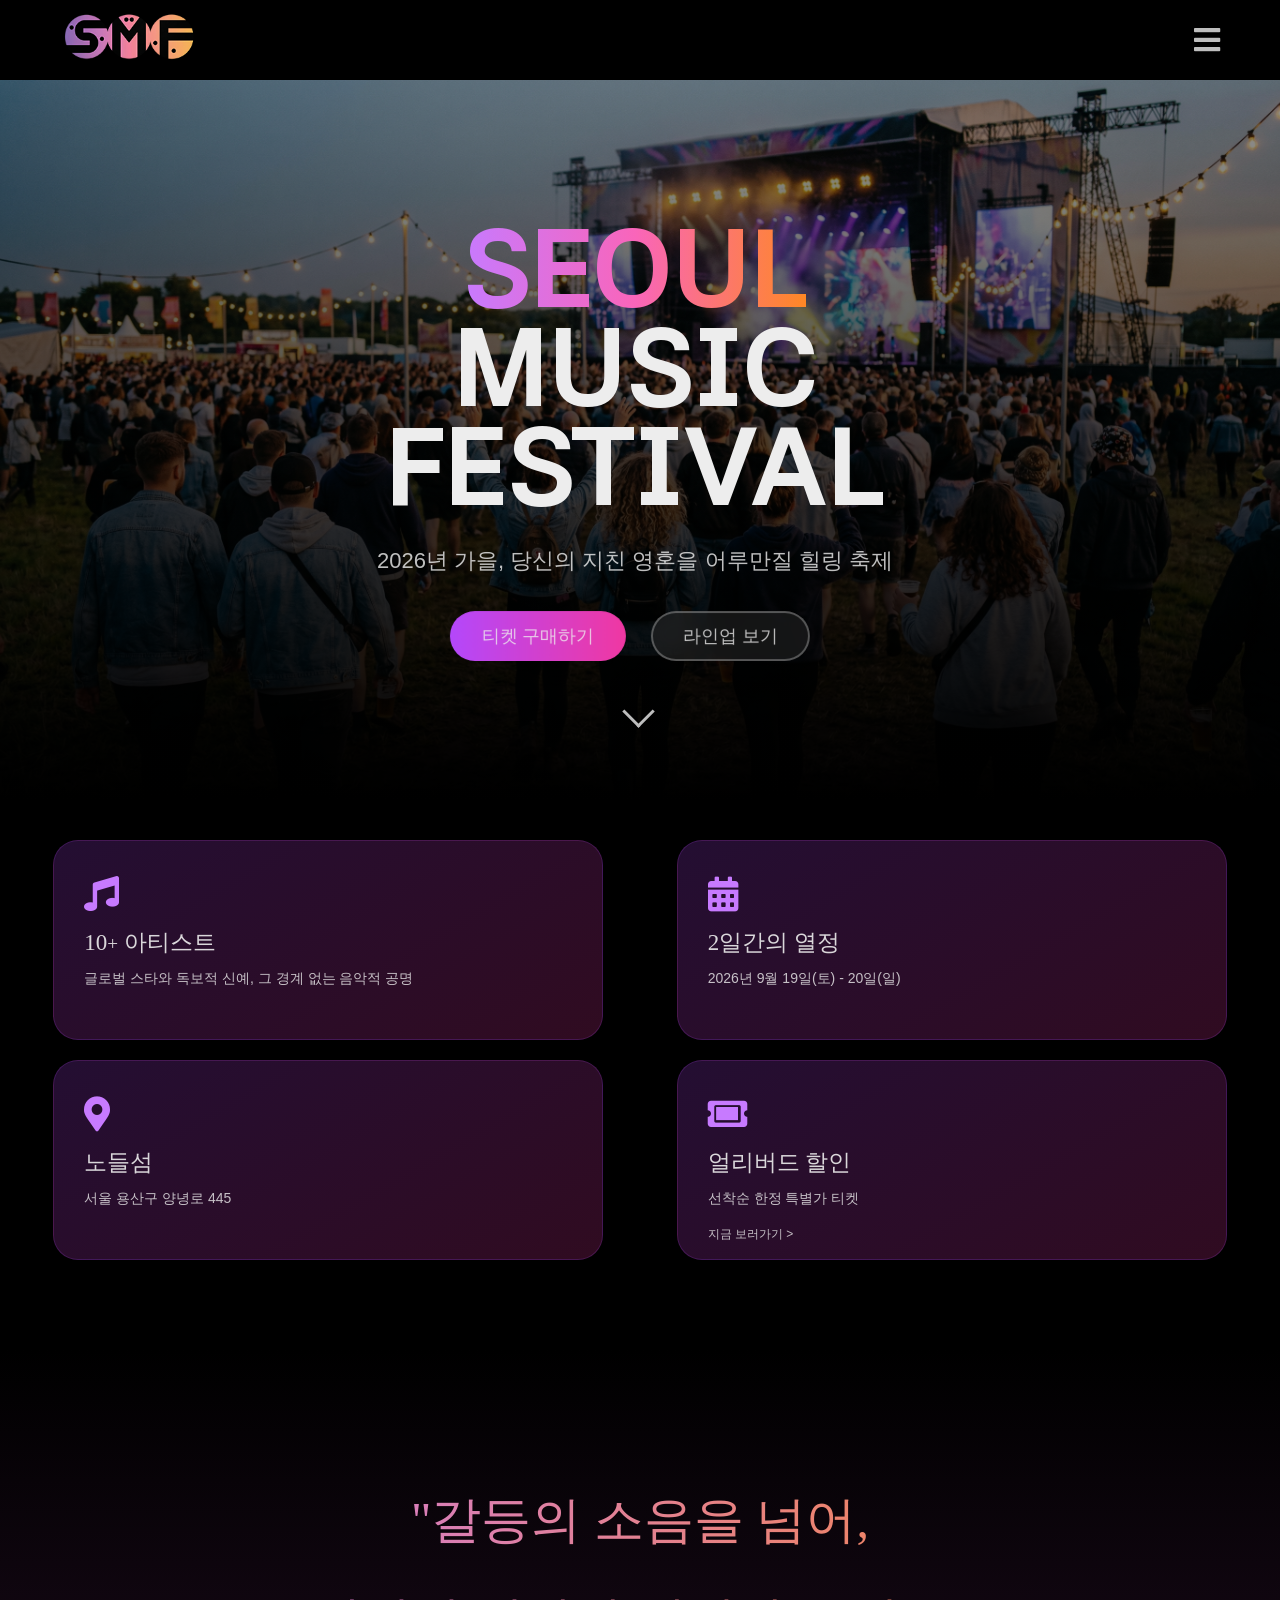
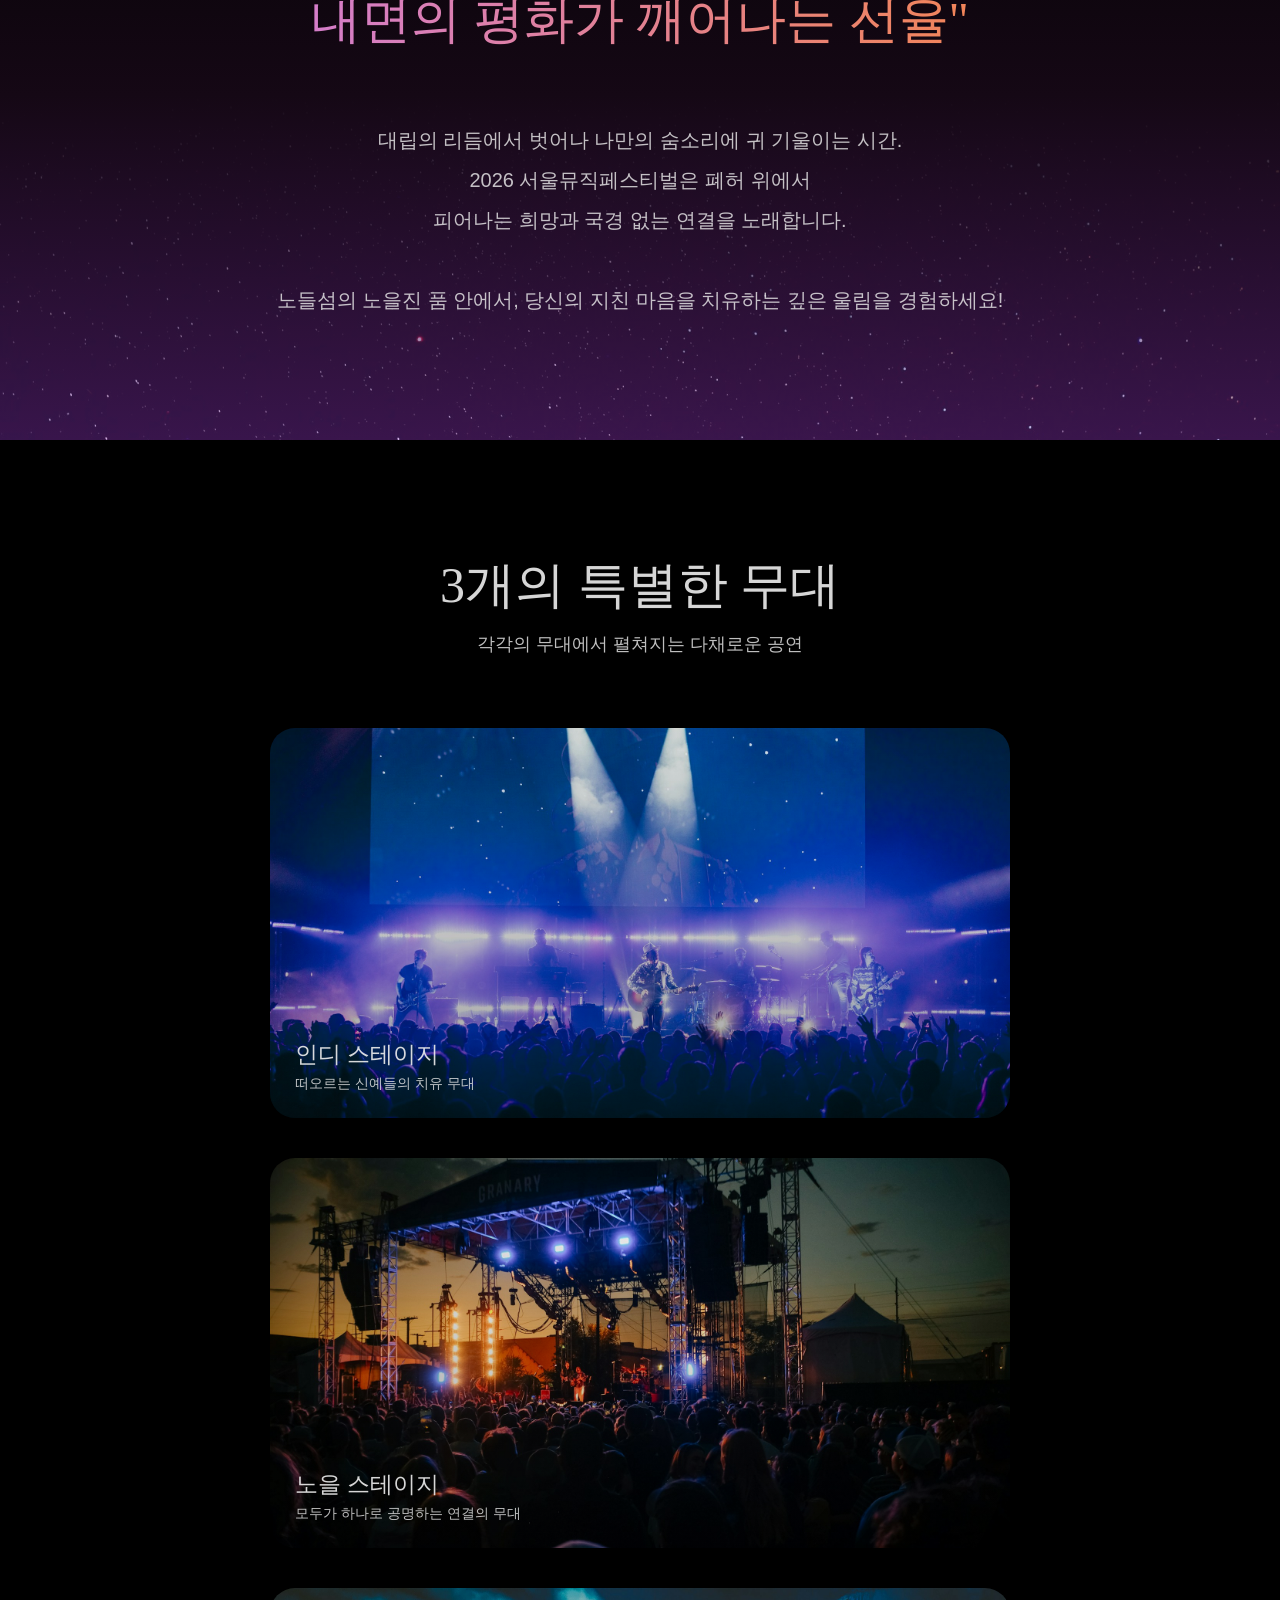
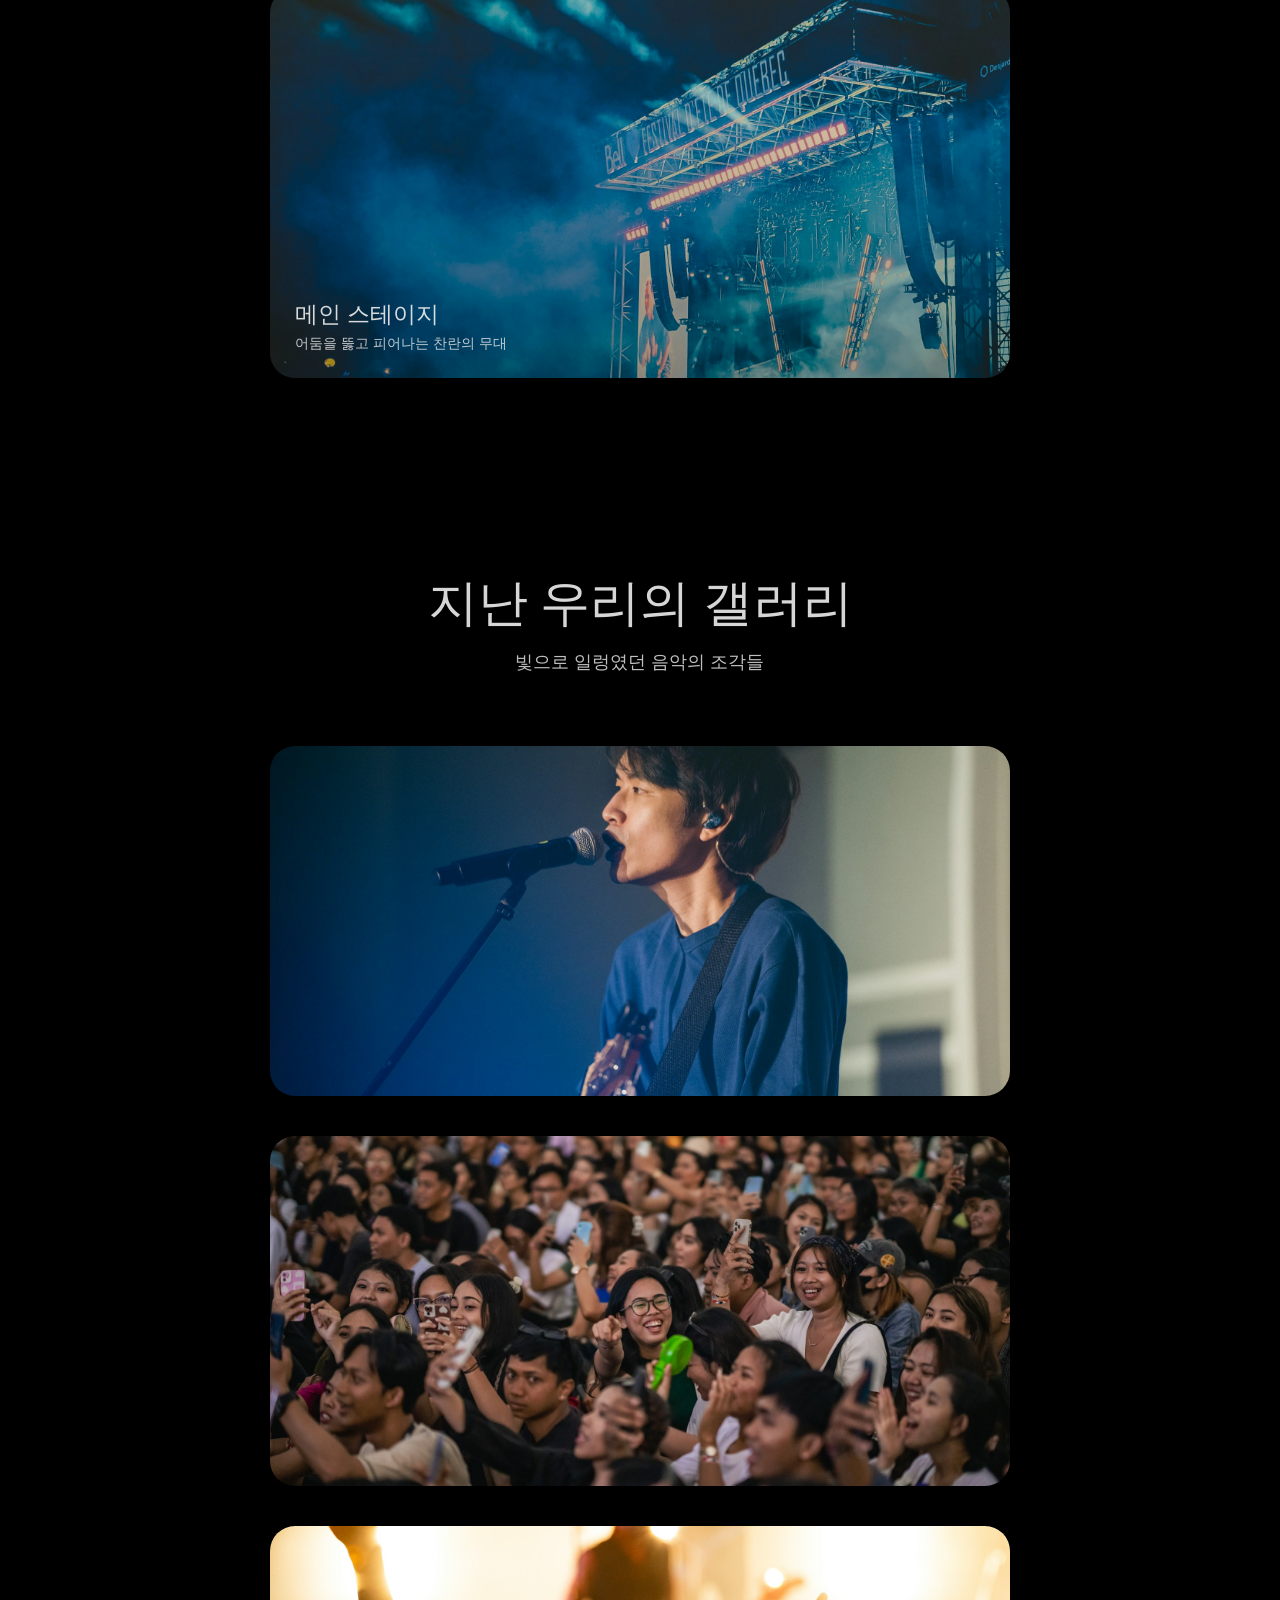
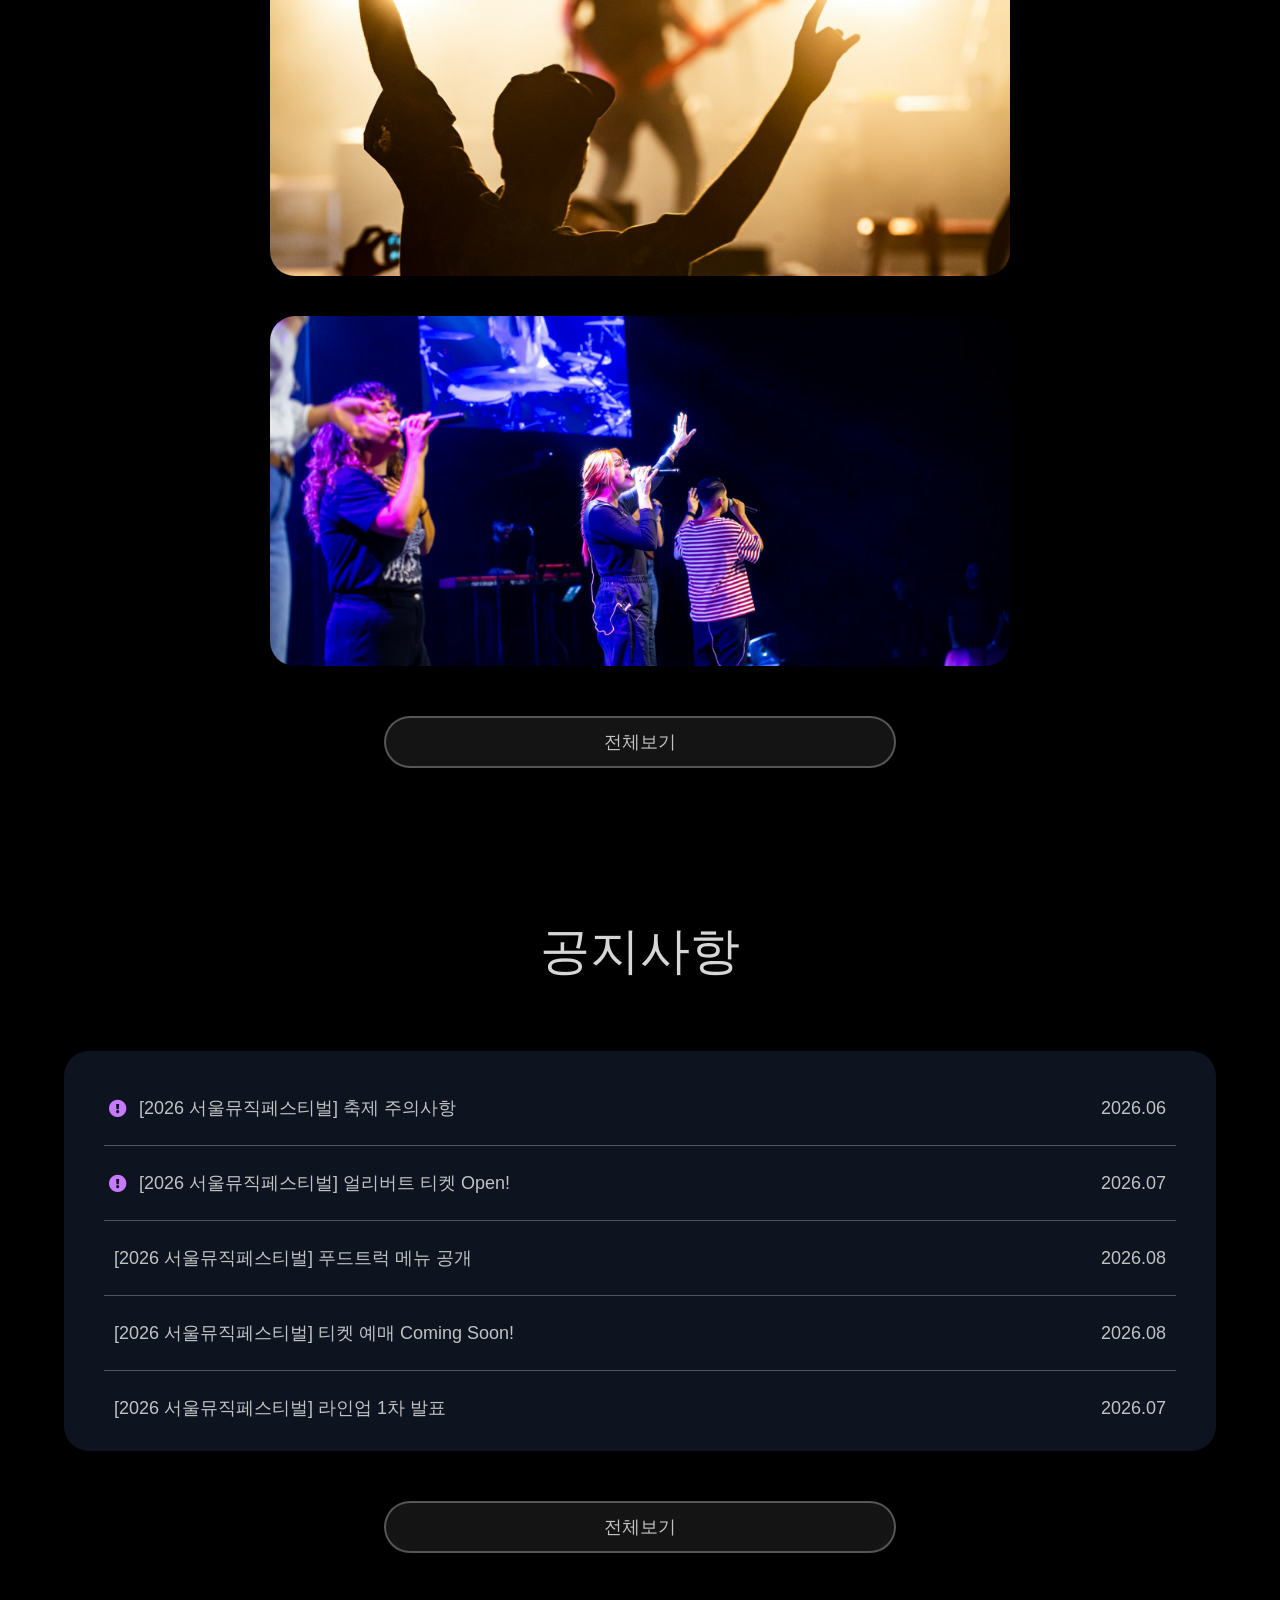
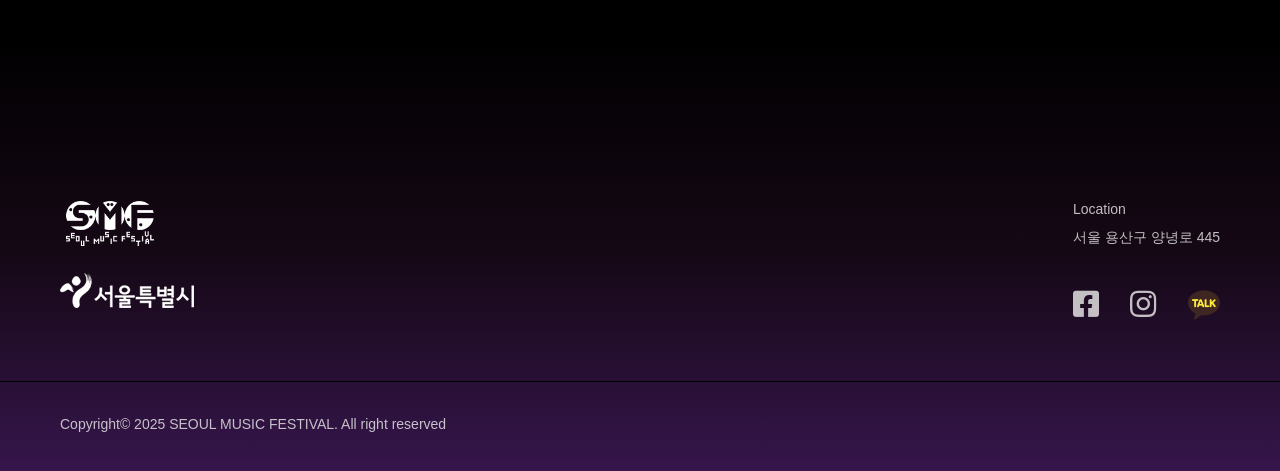
==== index.html @ 59f557ae "Add files via upload" ====
<!DOCTYPE html>
<html lang="ko">

<head>
  <meta charset="UTF-8">
  <meta name="viewport" content="width=device-width, initial-scale=1.0">
  <title>2026 SEOUL MUSIC FESTIVAL</title>
  <link rel="shortcut icon" href="images/favicon.png" type="image/x-icon">
  <link rel="stylesheet" href="css/main.css">
  <link rel="stylesheet" href="css/main_mobile.css" media="screen and (max-width:799px)">
  <script src="js/jquery-1.12.4.min.js"></script>
  <script src="js/jquery-ui.min.js"></script>
  <script src="js/common.js"></script>
</head>

<body>
  <header id="header">
    <div class="header-inner">
      <h1 class="logo">
        <a href="index.html">
          <img src="images/logo.png" alt="서울뮤직페스티벌">
          <span class="blind">SEOUL MUSIC FESTIVAL</span>
        </a>
      </h1>

      <nav class="gnb">
        <ul>
          <li>
            <a href="#">SMF 소개</a>
            <div class="sub">
              <ul>
                <li>
                  <a href="#">행사개요</a>
                  <a href="#">일정표</a>
                  <a href="#">SITEMAP</a>
                  <a href="#">오시는 길</a>
                </li>
              </ul>
            </div>
          </li>
          <li>
            <a href="#">라인업</a>
            <div class="sub">
              <ul>
                <li>
                  <a href="#">라인업</a>
                </li>
              </ul>
            </div>
          </li>
          <li>
            <a href="#">프로그램</a>
            <div class="sub">
              <ul>
                <li>
                  <a href="program.html#day1">DAY 1</a>
                  <a href="program.html#day2">DAY 2</a>
                  <a href="program.html#program">부대프로그램</a>
                </li>
              </ul>
            </div>
          </li>
          <li>
            <a href="#">갤러리</a>
            <div class="sub">
              <ul>
                <li>
                  <a href="#">서울뮤직페스티벌 2025</a>
                  <a href="#">서울뮤직페스티벌 2024</a>
                  <a href="#">서울뮤직페스티벌 2023</a>
                  <a href="#">서울뮤직페스티벌 2022</a>
                  <a href="#">서울뮤직페스티벌 2019</a>
                </li>
              </ul>
            </div>
          </li>
          <li>
            <a href="#">커뮤니티</a>
            <div class="sub">
              <ul>
                <li>
                  <a href="#">공지사항</a>
                  <a href="#">문의하기</a>
                  <a href="#">FAQ</a>
                </li>
              </ul>
            </div>
          </li>
        </ul>
      </nav>


      <button class="btn-menu">
        <i class="fas fa-bars">
          <span class="blind">전체보기 아이콘</span>
        </i>
        <i class="fas fa-times">
          <span class="blind">전체보기 취소 아이콘</span>
        </i>
      </button>
    </div>
  </header>

  <figure id="visual">
    <div class="color-bg">
      <div class="visual-inner">
        <div class="text-box">
          <b><span class="color-bg">SEOUL</span><br>MUSIC<br>FESTIVAL</b>
          <p>2026년 가을, 당신의 지친 영혼을 어루만질 힐링 축제</p>

          <div class="btn-wrap">
            <a href="#" class="buy-btn"><span class="blind">티켓 구매하기</span>티켓 구매하기</a>
            <a href="#" class="lineup-btn"><span class="blind">라인업 보기</span>라인업 보기</a>
          </div>
        </div>

        <div class="scroll-down-wrap">
          <span class="blind">아래로 스크롤하여 더 많은 정보 보기</span>
        </div>
      </div>
    </div>
  </figure>


  <main id="main">
    <section class="cont-1">
      <h2 class="blind">행사 소개</h2>
      <div class="cont-1-inner">
        <article>
          <i class="fas fa-music">
            <span class="blind">음악 아이콘</span>
          </i>
          <h3>10<sub>+</sub> 아티스트</h3>
          <p>글로벌 스타와 독보적 신예, <span class="block">그 경계 없는 음악적 공명</span></p>
        </article>

        <article>
          <i class="fas fa-calendar-alt">
            <span class="blind">캘린더 아이콘</span>
          </i>
          <h3>2일간의 열정</h3>
          <p>2026년 9월 19일(토) - 20일(일)</p>
        </article>

        <article>
          <i class="fas fa-map-marker-alt">
            <span class="blind">지도 아이콘</span>
          </i>
          <h3>노들섬</h3>
          <p>서울 용산구 양녕로 445</p>
        </article>

        <article>
          <a href="#">
            <i class="fas fa-ticket-alt">
              <span class="blind">티켓 아이콘</span>
            </i>
            <h3>얼리버드 할인</h3>
            <p>선착순 한정 특별가 티켓
              <span class="block">지금 보러가기 &gt;</span>
            </p>
          </a>
        </article>
      </div>
    </section>


    <section class="cont-2">
      <div class="color-bg">
        <div class="cont-2-inner">
          <div class="text-box">
            <h2 class="gradient-border" id="box">"갈등의 소음을 넘어, <span class="block">내면의 평화가 깨어나는 선율"</span></h2>

            대립의 리듬에서 벗어나 나만의 숨소리에 귀 기울이는 시간.
            <br>2026 서울뮤직페스티벌은 폐허 위에서
            <br>피어나는 희망과 국경 없는 연결을 노래합니다.
            <br><br>노들섬의 노을진 품 안에서, <span class="block">
              당신의 지친 마음을 치유하는 깊은 울림을 경험하세요!
            </span>
          </div>
        </div>
      </div>
    </section>


    <section class="cont-3">
      <div class="cont-3-inner">
        <h2>3개의 특별한 무대</h2>
        <p>각각의 무대에서 펼쳐지는 다채로운 공연</p>
        <ul class="list">
          <li>
            <a href="#">
              <img src="images/cont-3-1.jpg" alt="인디 스테이지">
              <div class="color-bg"></div>
              <div class="text-box">
                <h3>인디 스테이지</h3>
                <p>떠오르는 신예들의 치유 무대</p>
              </div>
            </a>
          </li>
          <li>
            <a href="#">
              <img src="images/cont-3-2.jpg" alt="노을 스테이지">
              <div class="color-bg"></div>
              <div class="text-box">
                <h3>노을 스테이지</h3>
                <p>모두가 하나로 공명하는 연결의 무대</p>
              </div>
            </a>
          </li>
          <li>
            <a href="#">
              <img src="images/cont-3-3.jpg" alt="메인 스테이지">
              <div class="color-bg"></div>
              <div class="text-box">
                <h3>메인 스테이지</h3>
                <p>어둠을 뚫고 피어나는 찬란의 무대</p>
              </div>
            </a>
          </li>
        </ul>
      </div>
    </section>

    <section class="cont-4">
      <div class="cont-4-inner">
        <h2>지난 우리의 갤러리</h2>
        <p>빛으로 일렁였던 음악의 조각들</p>
        <ul class="list">
          <li>
            <a href="#">
              <img src="images/cont-4-1.jpg" alt="갤러리 사진 1">
            </a>
          </li>
          <li>
            <a href="#">
              <img src="images/cont-4-2.jpg" alt="갤러리 사진 2">
            </a>
          </li>
          <li>
            <a href="#">
              <img src="images/cont-4-3.jpg" alt="갤러리 사진 3">
            </a>
          </li>
          <li>
            <a href="#">
              <img src="images/cont-4-4.jpg" alt="갤러리 사진 4">
            </a>
          </li>
        </ul>

        <div class="btn-wrap">
          <a href="#" class="more-btn">전체보기</a>
        </div>
      </div>
    </section>

    <section class="cont-5">
      <div class="cont-5-inner">
        <h2>공지사항</h2>
        <ul class="list">
          <li>
            <a href="#">
              <i class="fas fa-exclamation-circle">
                <span class="blind">주의사항 아이콘</span>
              </i>
              <p>[2026 서울뮤직페스티벌] 축제 주의사항</p>
              <span class="date">2026.06</span>
            </a>
          </li>
          <li>
            <a href="#">
              <i class="fas fa-exclamation-circle">
                <span class="blind">주의사항 아이콘</span>
              </i>
              <p>[2026 서울뮤직페스티벌] 얼리버트 티켓 Open!</p>
              <span class="date">2026.07</span>
            </a>
          </li>
          <li>
            <a href="#">
              <p>[2026 서울뮤직페스티벌] 푸드트럭 메뉴 공개</p>
              <span class="date">2026.08</span>
            </a>
          </li>
          <li>
            <a href="#">
              <p>[2026 서울뮤직페스티벌] 티켓 예매 Coming Soon!</p>
              <span class="date">2026.08</span>
            </a>
          </li>
          <li>
            <a href="#">
              <p>[2026 서울뮤직페스티벌] 라인업 1차 발표</p>
              <span class="date">2026.07</span>
            </a>
          </li>
        </ul>

        <div class="btn-wrap">
          <a href="#" class="more-btn">전체보기</a>
        </div>
      </div>
    </section>
  </main>

  <footer id="footer">
    <div class="footer-up">
      <div class="footer-inner">
        <div class="footer-left">
          <a href="#"><img src="images/footer-logo-1.png" alt="서울뮤직페스티벌 로고"></a>
          <a href="#"><img src="images/footer-logo-2.png" alt="서울특별시 로고"></a>
        </div>

        <div class="footer-right">
          <address>Location <br><br> 서울 용산구 양녕로 445</address>
          <div class="sns-wrap">
            <a href="#" class="fab fa-facebook-square">
              <span class="blind">페이스북 아이콘</span>
            </a>
            <a href="#" class="fab fa-instagram">
              <span class="blind">인스타그램 아이콘</span>
            </a>
            <a href="#" class="kakao">
              <img src="images/footer-kakao.png" alt="카카오톡 로고">
            </a>
          </div>
        </div>
      </div>
    </div>

    <div class="footer-down">
      <div class="footer-inner">
        <p class="copy">Copyright&copy; 2025 SEOUL MUSIC FESTIVAL. All right reserved</p>
      </div>
    </div>
  </footer>
</body>

</html>
---- css/main.css ----
@charset "utf-8";
@import url("common.css");

/* visual */
#visual {
  height: 720px;
  background: url(../images/visual.png) no-repeat 50% 20% / cover;
}

#visual .color-bg {
  height: 100%;
  background-image: linear-gradient(to bottom, hsla(0, 0%, 0%, 0.4), hsla(0, 0%, 0%));
}

#visual .visual-inner {
  position: relative;
  height: 100%;
}

#visual .text-box {
  position: absolute;
  top: 50%;
  left: 50%;

  transform: translate(-51%, -50%);
  text-align: center;
  color: hsla(0, 0%, 93%, 1);
  line-height: 0.9;
}

#visual b {
  font-family: En;
  font-size: 110px;
  letter-spacing: -1px;
  transform: scaleY(1.1);
}

#visual b .color-bg {
  background: linear-gradient(to right, #c77aff, #f965ba, #ff8824);
  color: transparent;
  background-clip: text;
}

#visual p {
  padding-top: 35px;
  font-size: 22px;
  color: hsla(0, 0%, 93%, 0.8);
}

#visual .btn-wrap {
  padding: 40px 10px 0 0;
}

#visual .buy-btn {
  margin-right: 20px;
  padding: 17px 32px;
  border: none;
  background: linear-gradient(to right, #b448fb, #f038a2);
}

#visual .buy-btn:hover {
  box-shadow: 0 5px 15px hsla(276, 96%, 63%, 0.5);
}

.scroll-down-wrap {
  position: absolute;
  bottom: 50px;
  left: 50%;

  width: 30px;
  height: 50px;
  transform: translateX(-55%);
}

.scroll-down-wrap::after {
  display: block;

  position: absolute;
  content: "";
  top: 0;
  left: 50%;
  transform: translateX(-50%) translateY(0) rotate(45deg);
  width: 20px;
  height: 20px;

  border-right: 3px solid hsla(0, 0%, 93%, 1);
  border-bottom: 3px solid hsla(0, 0%, 93%, 1);
  opacity: 0.8;

  animation: moveDown 2s infinite ease-out;
}

@keyframes moveDown {
  0% {
    transform: translateX(-50%) translateY(0) rotate(45deg);
    opacity: 0.5;
  }

  20% {
    transform: translateX(-50%) translateY(10px) rotate(45deg);
    opacity: 0.8;
  }

  80% {
    transform: translateX(-50%) translateY(30px) rotate(45deg);
    opacity: 0;
  }

  100% {
    transform: translateX(-50%) translateY(30px) rotate(45deg);
    opacity: 0;
  }
}


/* main */
#main [class$=inner] {
  padding: 40px 0;
}

/* 공통요소 */
.cont-1-inner article h3,
.cont-3-inner .text-box h3 {
  font-family: BaseB;
  font-size: 23px;
  color: hsla(0, 0%, 93%, 0.9);
}

.cont-1-inner article p,
.cont-3-inner .text-box p {
  font-size: 14px;
}

.cont-3-inner h2,
.cont-4-inner h2,
.cont-5-inner h2 {
  font-family: BaseB;
  font-size: 50px;
  text-align: center;
  color: hsla(0, 0%, 93%, 0.9);
}

.cont-3-inner>p,
.cont-4-inner>p {
  margin: 25px 0 75px 0;
  text-align: center;
}

.cont-3-inner .list,
.cont-4-inner .list {
  display: flex;
  flex-wrap: wrap;
  justify-content: space-between;
}

.cont-4-inner .btn-wrap,
.cont-5-inner .btn-wrap {
  position: absolute;
  left: 50%;
  transform: translate(-50%);
  margin-top: 50px;
}

.cont-4-inner .btn-wrap a,
.cont-5-inner .btn-wrap a {
  display: block;
  height: 100%;
}

/* main cont-1 */
.cont-1 {
  padding-bottom: 50px;
}

.cont-1-inner {
  display: flex;
  justify-content: space-evenly;
  flex-wrap: wrap;
}

.cont-1-inner article {
  width: 250px;
  height: 200px;
  padding: 35px 30px 30px 30px;

  background: linear-gradient(150deg, hsla(276, 96%, 63%, 0.2) 0%, hsla(325, 86%, 58%, 0.2) 100%);
  border: 1px solid hsla(276, 96%, 63%, 0.2);
  border-radius: 25px;
}

.cont-1-inner article:last-child {
  transition: all 0.2s;
  animation: early-bird 0.8s infinite alternate;
}

.cont-1-inner article:hover {
  border: 1px solid hsla(276, 96%, 63%, 0.6);
}

.cont-1-inner article:last-child:hover {
  background: linear-gradient(150deg, hsla(276, 96%, 63%, 0.4) 0%, hsla(325, 86%, 58%, 0.4) 100%);
}

@keyframes early-bird {
  to {
    border: 1px solid hsla(276, 96%, 63%, 0.6);
    box-shadow: 0 0 30px hsla(276, 96%, 63%, 0.4);
    transform: scale(1.05);
  }
}

.cont-1-inner article a {
  display: block;
  width: 100%;
  height: 110%;
}

.cont-1-inner article i {
  color: #c77aff;
  font-size: 35px;
}

.cont-1-inner article h3 {
  padding-top: 20px;
}

.cont-1-inner article p {
  margin-top: 15px;
  line-height: 1.3;
}

.cont-1-inner article .block {
  display: block;
}

.cont-1-inner article:last-child .block {
  font-size: 12px;
  line-height: 4.5;
}

/* cont-2 */
.cont-2 {
  background: url(../images/cont-2.jpg) no-repeat top / cover;
}

.cont-2 .color-bg {
  padding: 80px 0;
  background: linear-gradient(to top, hsla(276, 96%, 63%, 0.3) 0%, #150815 50%, #000000 100%);
}

.cont-2-inner .text-box {
  text-align: center;
  line-height: 2;
  font-size: 20px;
}

.cont-2-inner .text-box h2 {
  margin-bottom: 50px;
  font-family: BaseB;
  font-size: 50px;
  background: linear-gradient(to right, #c77aff, #ff8824);
  background-clip: text;
  color: transparent;
}

/* cont-3 */
.cont-3 {
  padding: 80px 0;
}

.cont-3-inner .list li {
  width: 370px;
  height: 390px;
}

.cont-3-inner .list li a {
  display: block;

  position: relative;
  height: 100%;
}

.cont-3-inner .list li a img {
  width: 100%;
  height: 100%;
  object-fit: cover;
  border-radius: 25px;
  transition: all 0.3s;
}

.cont-3-inner .list li a:hover img {
  transform: scale(1.03);
}

.cont-3-inner .color-bg {
  position: absolute;
  top: 0;
  left: 0;
  width: 100%;
  height: 100%;

  border-radius: 25px;
  background-image: linear-gradient(to bottom, rgba(0, 0, 0, 0) 0%, rgba(0, 0, 0, 0.3) 100%);
  opacity: 1;
  transition: all 0.3s;
}

.cont-3-inner .list li a:hover .color-bg {
  opacity: 0;
}

.cont-3-inner .text-box {
  position: absolute;
  top: 315px;
  left: 25px;
}

.cont-3-inner .text-box p {
  margin-top: 10px;
  font-size: 14px;
}

/* cont-4 */
.cont-4 {
  padding: 40px 0;
}

.cont-4-inner {
  position: relative;
}

.cont-4-inner .list li {
  width: 280px;
  height: 350px;
}

.cont-4-inner .list li a {
  display: block;
  height: 100%;
}

.cont-4-inner .list li a img {
  width: 100%;
  height: 100%;
  object-fit: cover;
  border-radius: 25px;
}

/* cont-5 */
.cont-5 {
  padding: 140px 0;
}

.cont-5-inner .list {
  width: 90%;
  height: 400px;
  margin: auto;
  margin-top: 75px;
  padding: 20px 40px;

  border-radius: 25px;
  background-color: #0d141f;
}

.cont-5-inner .list li {
  border-bottom: 1px solid hsla(0, 0%, 93%, 0.3);
}

.cont-5-inner .list li:last-child {
  border-bottom: none;
}

.cont-5-inner .list li a {
  display: flex;
  justify-content: space-between;
  align-items: center;

  position: relative;
  height: 100%;
  padding: 28px 0;
}

.cont-5-inner .list li a:hover {
  color: hsla(0, 0%, 93%, 1);
}

.cont-5-inner i {
  position: absolute;
  left: 5px;
  color: #c77aff;
}

.cont-5-inner li p {
  margin-left: 10px;
}

.cont-5-inner li:nth-child(1) p,
.cont-5-inner li:nth-child(2) p {
  margin-left: 35px;
}

.cont-5-inner li .date {
  margin-right: 10px;
}



@media screen and (min-width:780px) and (max-width:1280px) {

  /* 공통요소 */
  [class$=inner] {
    width: 100%;
  }

  [class$=btn]:hover {
    box-shadow: none;
    transform: none;
  }

  /* header */
  #header .header-inner {
    padding: 0 60px;
  }

  #header .gnb>ul {
    display: none;
    flex-direction: column;

    position: fixed;
    top: 80px;
    left: 0;
    width: 100%;
    height: calc(100vh - 80px);
    overflow-y: auto;
    background-color: hsla(0, 0%, 93%, 0.95);
    color: #333;
  }

  #header .gnb>ul::-webkit-scrollbar {
    width: 2px;
  }

  #header .gnb>ul::-webkit-scrollbar-thumb {
    background: hsla(0, 0%, 20%, 0.4);
    border-radius: 10px;
  }

  #header .gnb>ul>li {
    width: 100%;
    text-align: left;
  }

  #header .gnb>ul>li>a {
    padding: 35px 0;
    padding-left: 50px;
  }

  #header .gnb>ul>li:hover>a {
    color: #333;
  }

  #header .sub {
    position: static;
    top: 80px;
    left: 0;

    width: 100%;
  }

  #header .sub ul li {
    width: 100%;
    border-radius: 0;
    background-color: #fff;
  }

  #header .sub ul li a {
    padding: 25px 0;
    padding-left: 50px;
    font-size: 16px;
  }

  #header .sub ul li a:last-child:hover {
    border-radius: 0;
  }

  #header .btn-menu {
    display: block;
    font-size: 30px;
    color: hsla(0, 0%, 93%, 0.8);
    background-color: transparent;
    cursor: pointer;
  }

  #header .btn-menu .fa-bars {
    display: block;
  }

  #header .btn-menu .fa-times {
    display: none;
  }

  #header .btn-menu.active .fa-bars {
    display: none;
  }

  #header .btn-menu.active .fa-times {
    display: block;
  }

  /* main */

  /* 공통요소 */
  .cont-3-inner .list,
  .cont-4-inner .list {
    justify-content: center;
    gap: 40px;
  }

  .cont-3-inner .list li,
  .cont-4-inner .list li {
    width: 740px;
  }

  .cont-4-inner .btn-wrap,
  .cont-5-inner .btn-wrap {
    width: 40%;
    text-align: center;
  }

  /* cont-1 */
  .cont-1-inner {
    gap: 20px;
  }

  .cont-1-inner article {
    width: 550px;
  }

  .cont-1-inner article:hover {
    border: 1px solid #8a2be233;
  }

  .cont-1-inner article:last-child:hover {
    transform: none;
  }

  .cont-1-inner article .block {
    display: inline;
  }

  .cont-1-inner article:last-child .block {
    display: block;
  }

  /* cont-2 */
  .cont-2-inner .text-box h2 .block {
    display: block;
  }

  /* cont-3 */
  .cont-3-inner .list li a:hover img {
    transform: none;
  }

  /* footer */
  .footer-inner {
    padding: 0 60px;
  }
}
---- css/main_mobile.css ----
@charset "UTF-8";

/* 공통요소 */
[class$=inner] {
  width: 100%;
}

[class$=btn] {
  font-size: 16px;
}

[class$=btn]:hover {
  font-size: 16px;
  box-shadow: none;
  transform: none;
}

/* header */
#header {
  height: 70px;
}

#header .header-inner {
  padding: 0 30px 0 20px;
}

#header .logo {
  width: 110px;
}

#header .logo a {
  display: block;
}

#header .logo a img {
  width: 100%;
  height: 70px;
}

#header .gnb>ul {
  display: none;
  flex-direction: column;

  position: fixed;
  top: 70px;
  left: 0;
  width: 100%;
  height: calc(100vh - 70px);
  overflow-y: auto;
  background-color: hsla(0, 0%, 93%, 0.95);
  color: #333;
}

#header .gnb>ul::-webkit-scrollbar {
  width: 2px;
}

#header .gnb>ul::-webkit-scrollbar-thumb {
  background: hsla(0, 0%, 20%, 0.4);
  border-radius: 10px;
}

#header .gnb>ul>li {
  width: 100%;
  text-align: left;
}

#header .gnb>ul>li>a {
  padding: 35px 0;
  padding-left: 30px;
}

#header .gnb>ul>li:hover>a {
  color: #333;
}

#header .sub {
  position: static;
  top: 70px;
  left: 0;

  width: 100%;
}

#header .sub ul li {
  width: 100%;
  border-radius: 0;
  background-color: #fff;
}

#header .sub ul li a {
  padding: 25px 0;
  padding-left: 30px;
  font-size: 16px;
}

#header .sub ul li a:last-child:hover {
  border-radius: 0;
}

#header .btn-menu {
  display: block;

  font-size: 30px;
  color: hsla(0, 0%, 93%, 0.8);
  background-color: transparent;
  cursor: pointer;
}

#header .btn-menu .fa-bars {
  display: block;
}

#header .btn-menu .fa-times {
  display: none;
}

#header .btn-menu.active .fa-bars {
  display: none;
}

#header .btn-menu.active .fa-times {
  display: block;
}


/* main */
#main [class$=inner] {
  padding: 0 30px;
}

/* 공통요소 */
#main h2 {
  font-size: 7.2vw;
}

#main h2+p {
  margin-bottom: 45px;
  font-size: 4vw;
}

.cont-3-inner .list,
.cont-4-inner .list {
  gap: 40px;
}

.cont-3-inner .list li,
.cont-4-inner .list li {
  width: 100%;
}

.cont-4-inner .btn-wrap,
.cont-5-inner .btn-wrap {
  width: 75%;
  text-align: center;
}

/* visual */
#visual {
  height: 650px;
}

#visual .text-box {
  top: 45%;
}

#visual b {
  font-size: 15vw;
}

#visual p {
  padding-top: 20px;
  white-space: nowrap;
  font-size: 3.7vw;
}

#visual .btn-wrap {
  display: flex;
  flex-direction: column;

  width: 65%;
  margin: auto;
  padding: 40px 0 0 0;
  white-space: nowrap;
}

#visual .buy-btn {
  margin-right: 0;
  margin-bottom: 20px;
}

.scroll-down-wrap {
  left: 49.5%;
}

/* cont-1 */
.cont-1-inner {
  gap: 20px;
}

.cont-1-inner article {
  width: 550px;
}

.cont-1-inner article:hover {
  border: 1px solid rgba(138, 43, 226, 0.2);
}

.cont-1-inner article:last-child:hover {
  transform: none;
}

/* cont-2 */
.cont-2-inner .text-box {
  white-space: nowrap;
  font-size: 3.6vw;
}

.cont-2-inner .text-box .block {
  display: block;
}

.cont-2-inner .text-box h2 {
  font-size: 6.5vw !important;
}

/* cont-3 */
.cont-3-inner .list li a:hover img {
  transform: none;
}

/* cont-4 */
.cont-4-inner .list {
  justify-content: center;
}

/* cont-5 */
.cont-5-inner h2 {
  margin-top: 30px;
}

.cont-5-inner .list {
  width: 100%;
  margin-top: 45px;
  padding: 5px 15px 10px 15px;
}

.cont-5-inner .list li a {
  font-size: 14px;
}

.cont-5-inner li p {
  width: 300px;
  margin-left: 0;
  padding: 4px 0;

  white-space: nowrap;
  overflow: hidden;
  text-overflow: ellipsis;
}

.cont-5-inner li:nth-child(1) p,
.cont-5-inner li:nth-child(2) p {
  margin-left: 25px;
}

.cont-5-inner li .date {
  margin-left: 20px;
  margin-right: 0;
}

/* footer */
.footer-inner {
  padding: 0 30px;
}

/* footer-up */
.footer-up {
  height: 250px;
}

.footer-up .footer-left img {
  width: 90px;
}

.footer-up .footer-left a:first-child img {
  width: 70px;
}

.footer-up .footer-right address {
  margin-top: 25px;
  font-size: 12px;
}

.footer-up .sns-wrap {
  margin-top: 20px;
}

.footer-up .sns-wrap a {
  font-size: 25px;
}

.footer-up .sns-wrap a img {
  width: 28px;
}

/* footer-down */
.footer-down {
  height: 55px;
}

.footer-down .copy {
  padding-top: 20px;
  font-size: 12px;
}
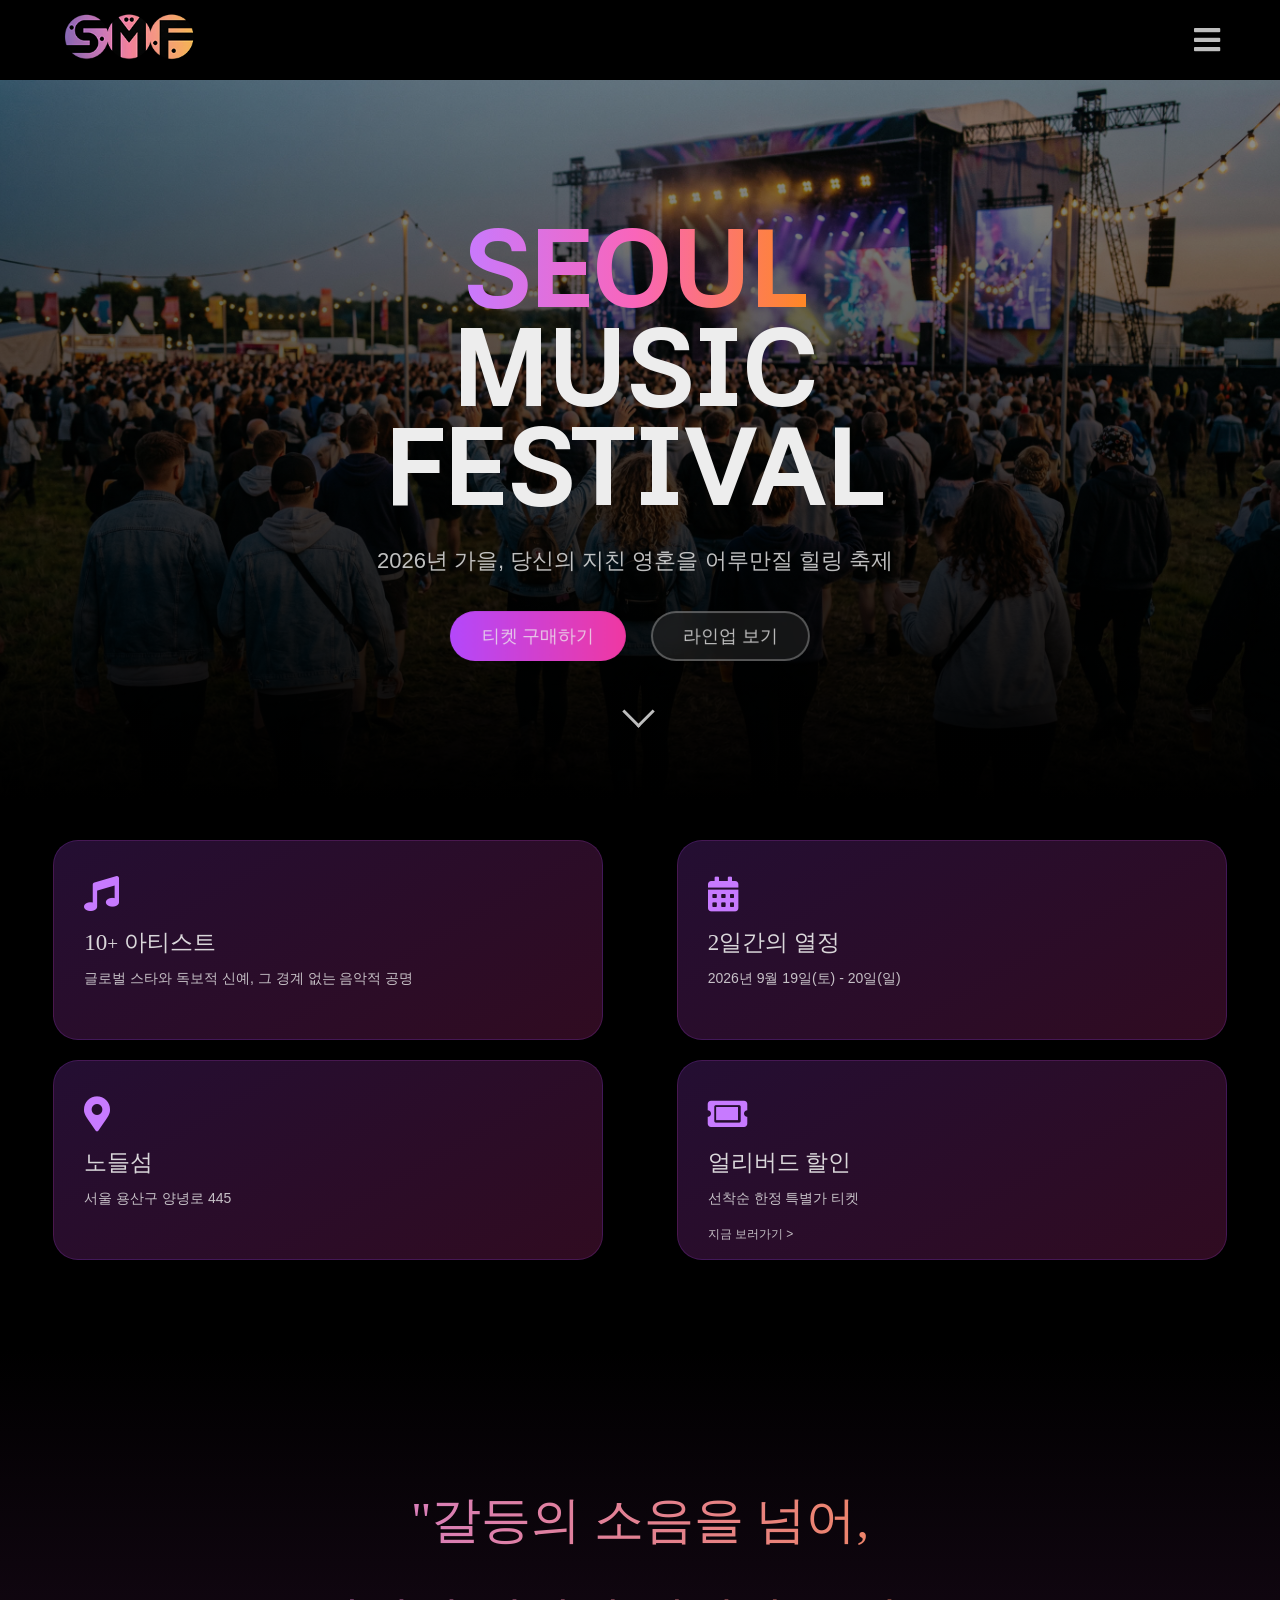
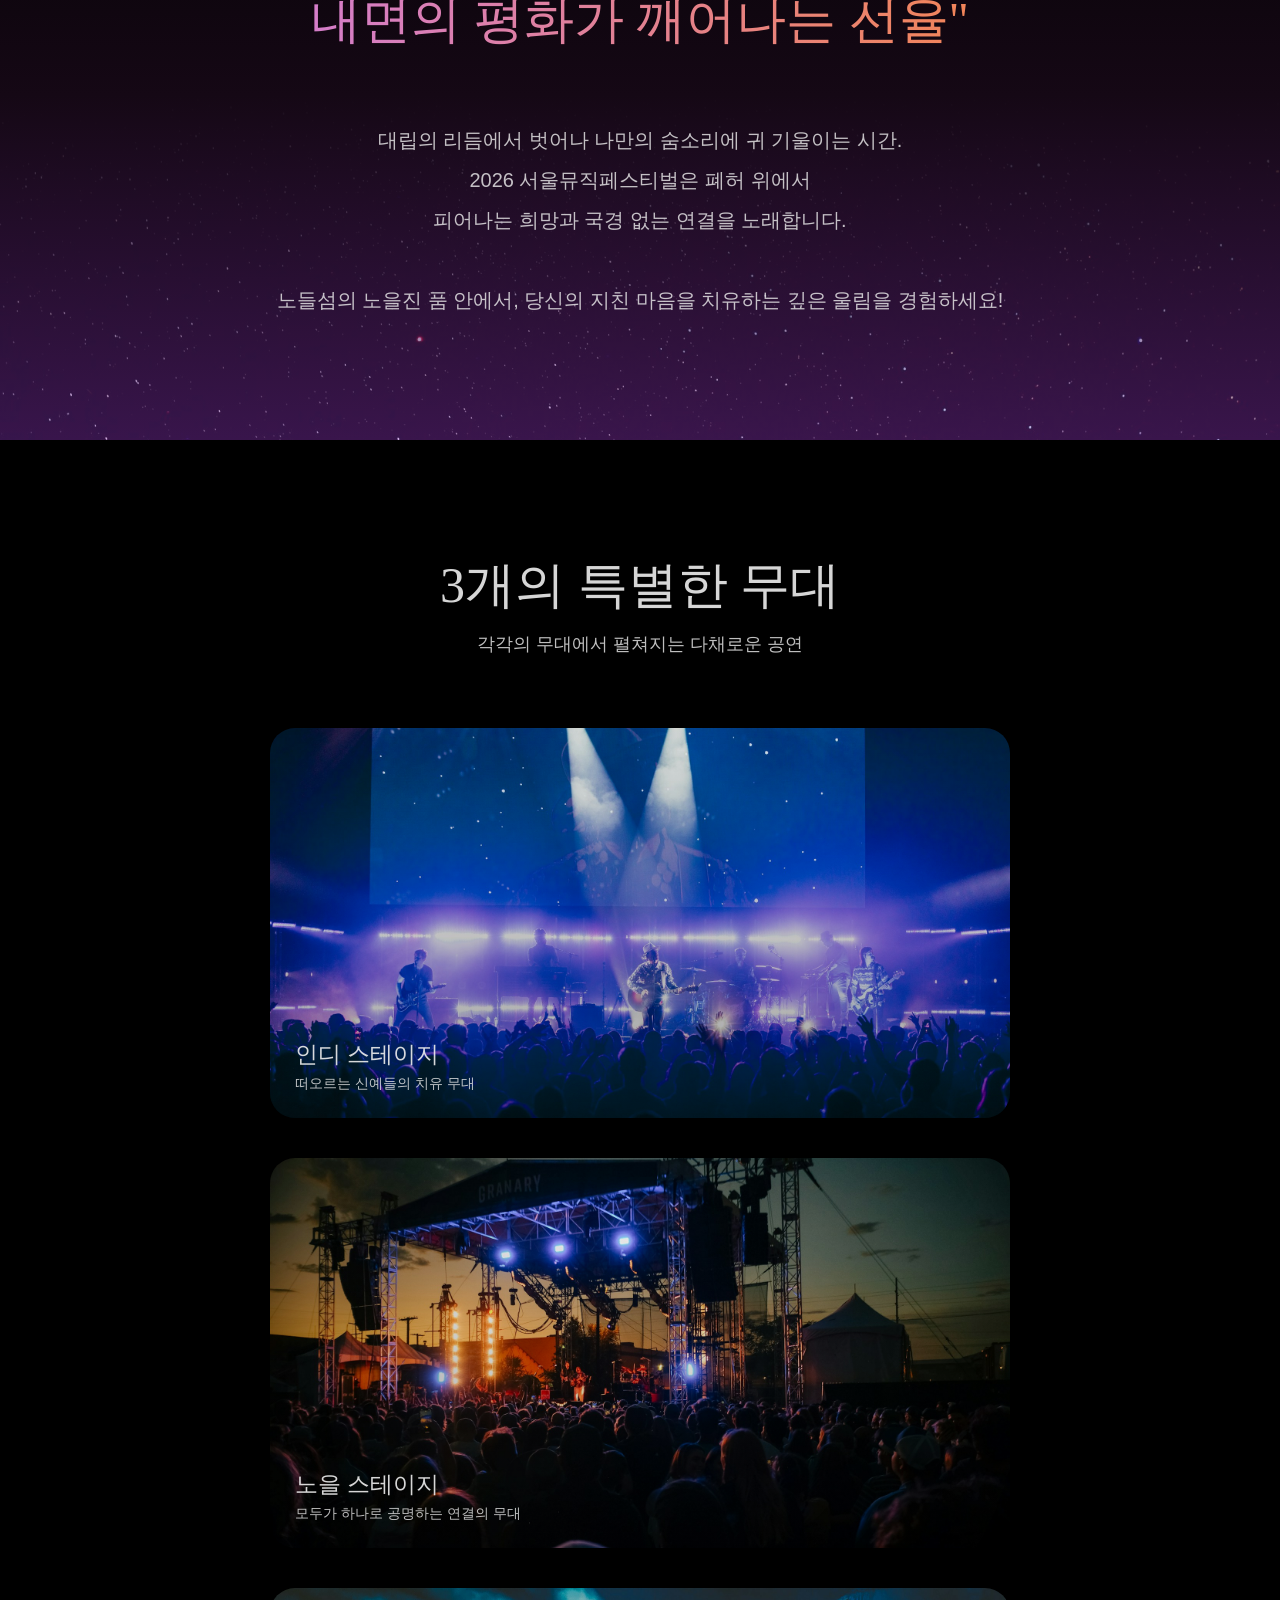
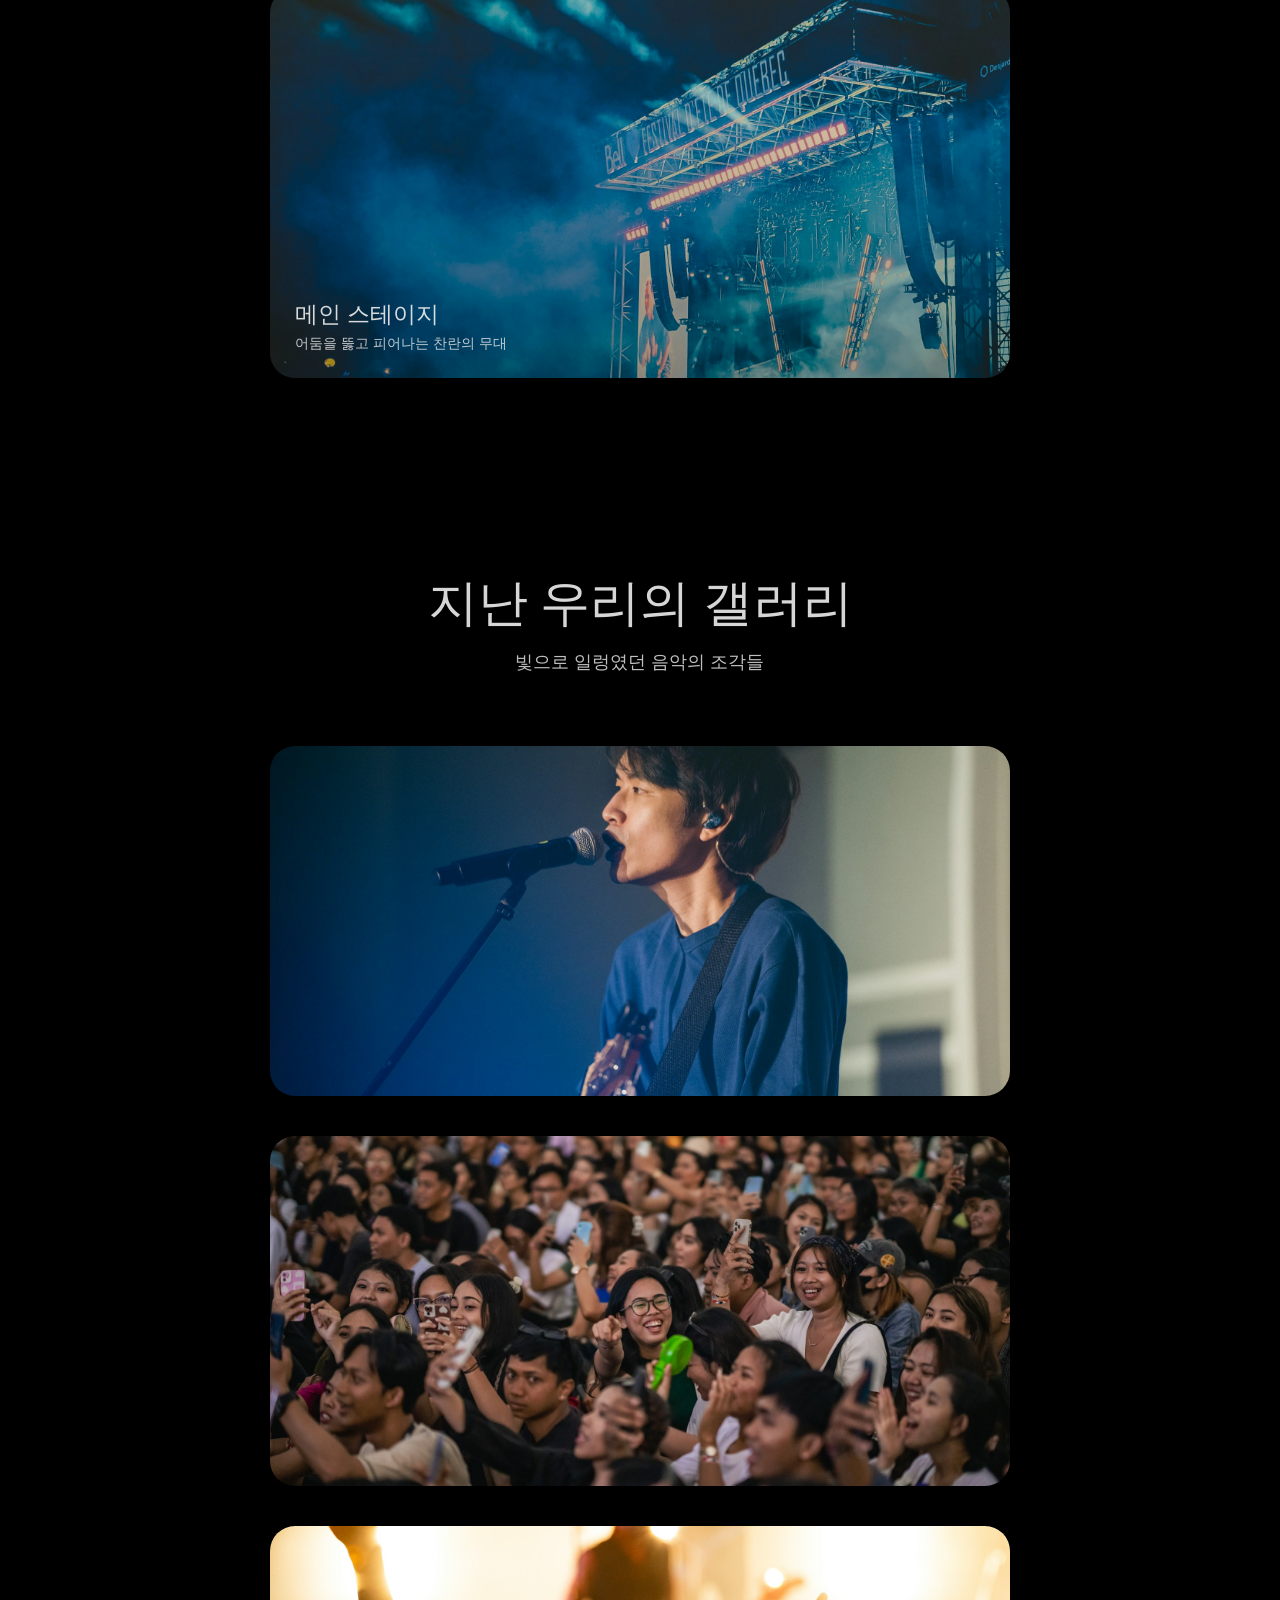
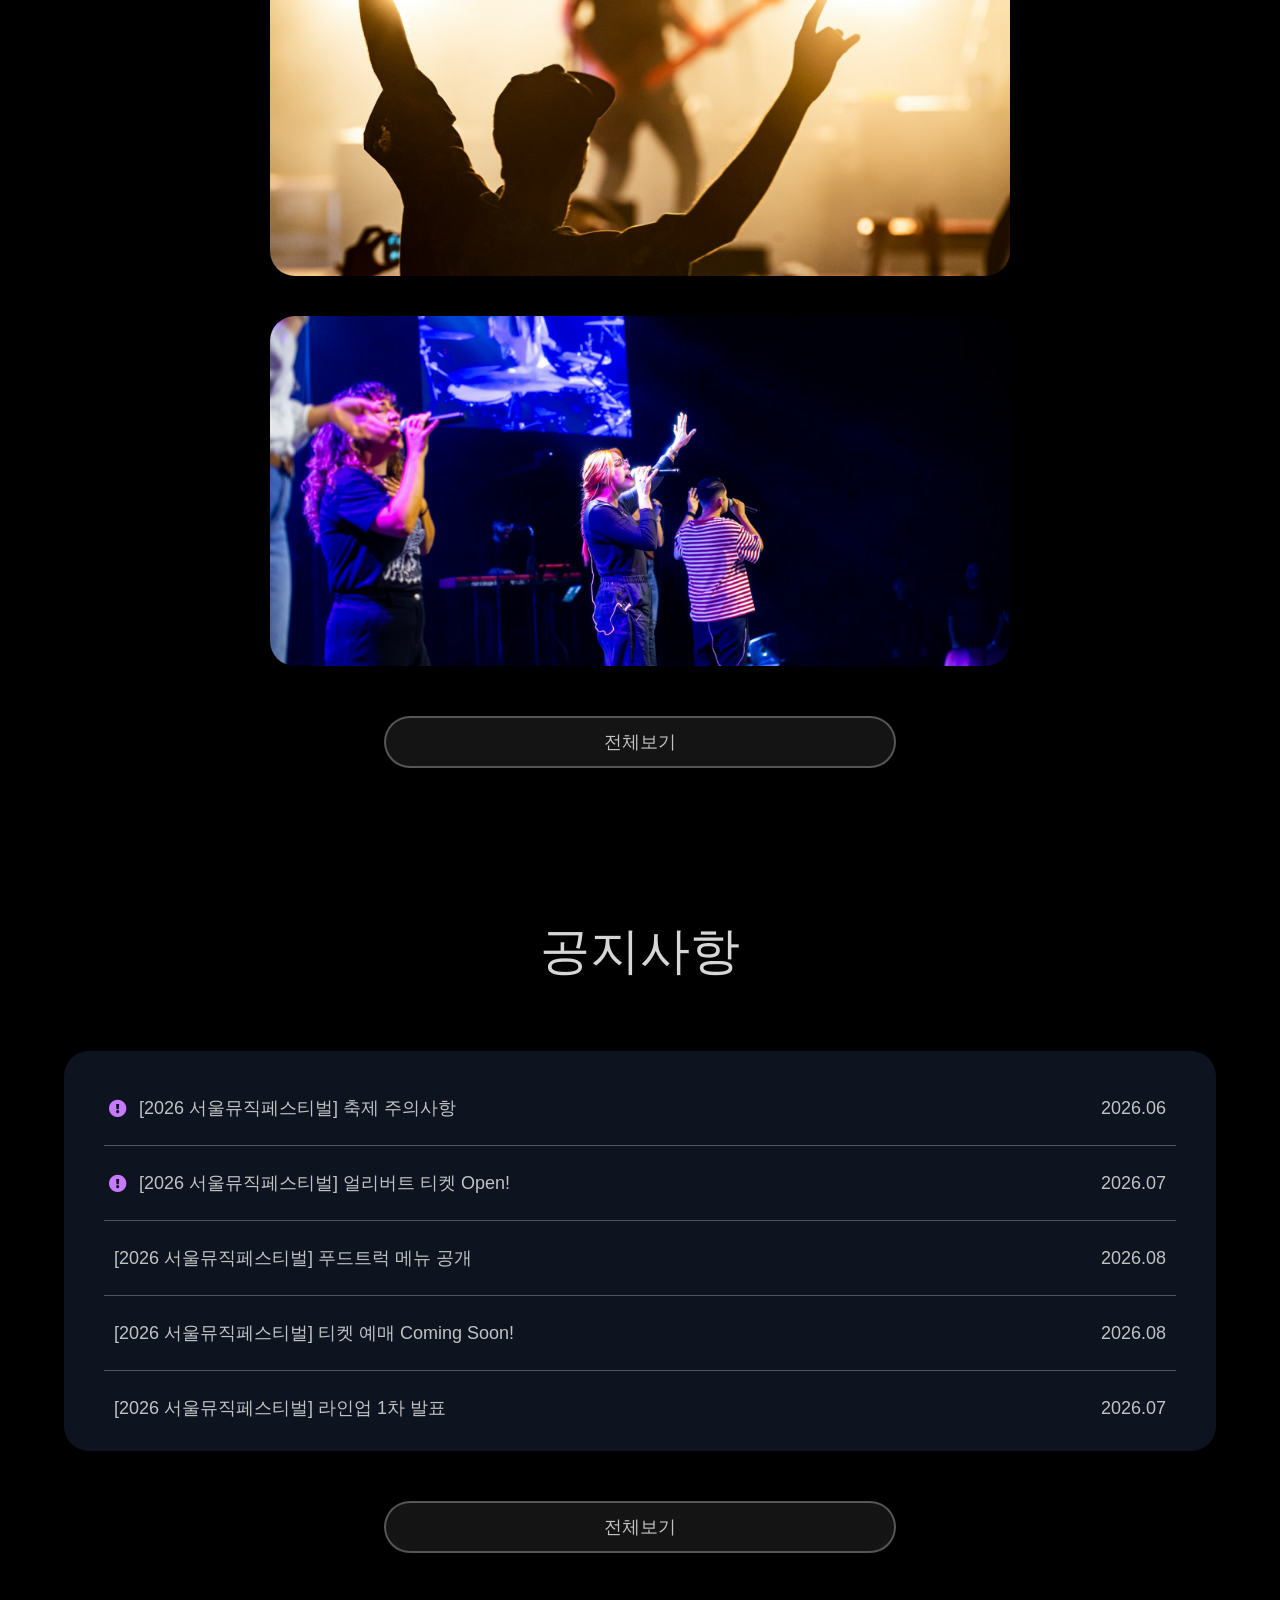
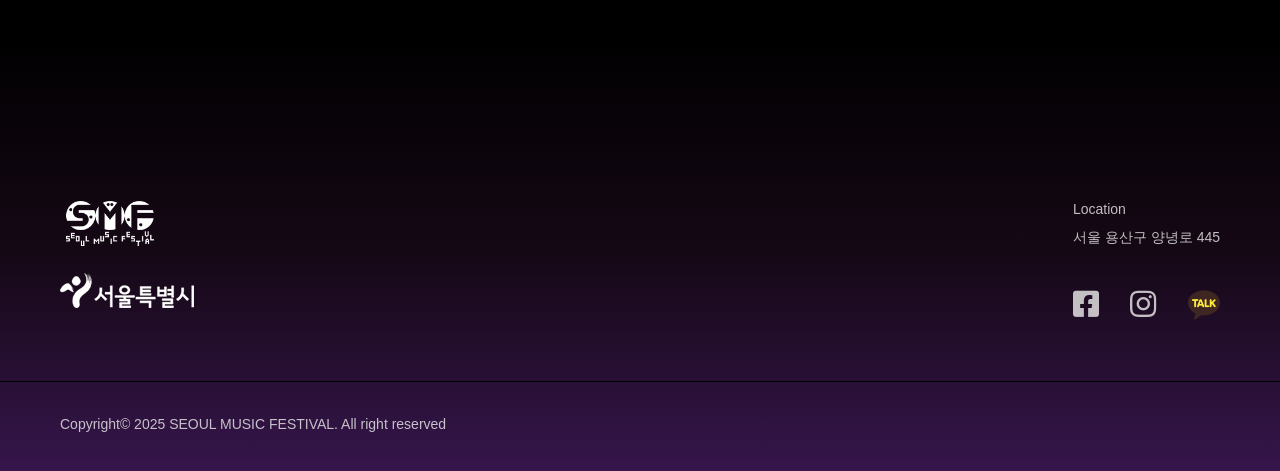
==== commit fcacb601: "Add files via upload" ====
--- a/index.html
+++ b/index.html
@@ -229,22 +229,22 @@
         <ul class="list">
           <li>
             <a href="#">
-              <img src="images/cont-4-1.jpg" alt="갤러리 사진 1">
-            </a>
-          </li>
-          <li>
-            <a href="#">
-              <img src="images/cont-4-2.jpg" alt="갤러리 사진 2">
-            </a>
-          </li>
-          <li>
-            <a href="#">
-              <img src="images/cont-4-3.jpg" alt="갤러리 사진 3">
-            </a>
-          </li>
-          <li>
-            <a href="#">
-              <img src="images/cont-4-4.jpg" alt="갤러리 사진 4">
+              <img src="images/cont-4-1.jpg" alt="갤러리 1">
+            </a>
+          </li>
+          <li>
+            <a href="#">
+              <img src="images/cont-4-2.jpg" alt="갤러리 2">
+            </a>
+          </li>
+          <li>
+            <a href="#">
+              <img src="images/cont-4-3.jpg" alt="갤러리 3">
+            </a>
+          </li>
+          <li>
+            <a href="#">
+              <img src="images/cont-4-4.jpg" alt="갤러리 4">
             </a>
           </li>
         </ul>
--- a/css/main.css
+++ b/css/main.css
@@ -4,7 +4,7 @@
 /* visual */
 #visual {
   height: 720px;
-  background: url(../images/visual.png) no-repeat 50% 20% / cover;
+  background: url(../images/visual.jpg) no-repeat 50% 20% / cover;
 }
 
 #visual .color-bg {
